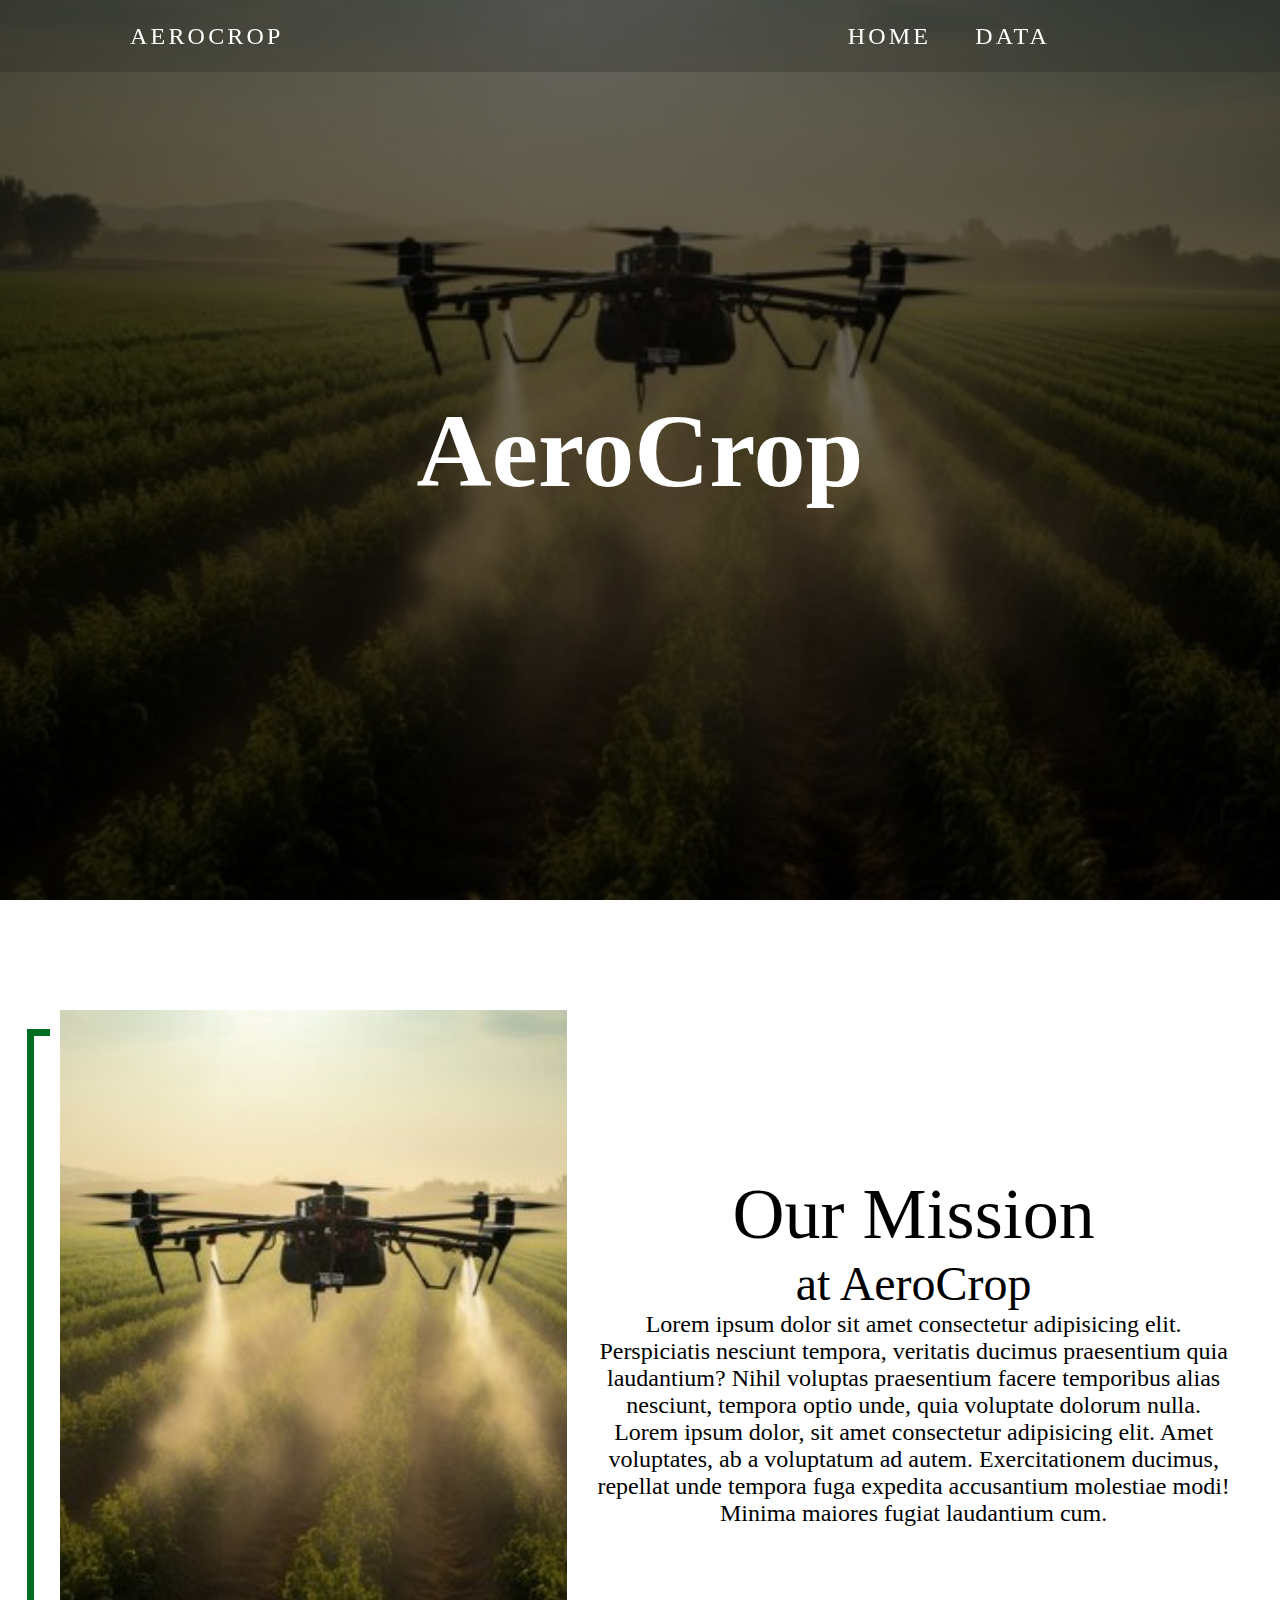
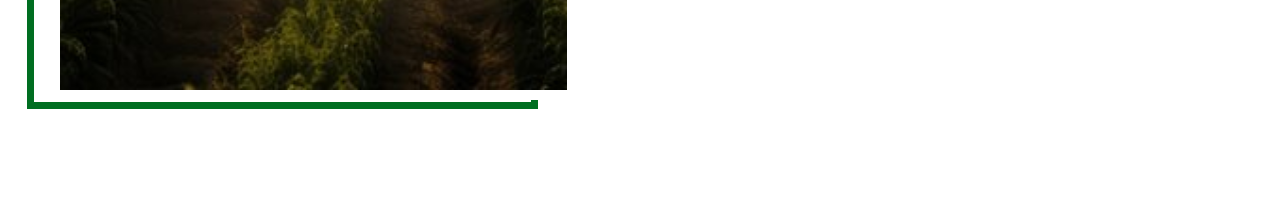
==== index.html @ 2fe3488a "media commit" ====
<!DOCTYPE html>
<html lang="en">
  <head>
    <meta charset="UTF-8" />
    <meta name="viewport" content="width=device-width, initial-scale=1.0" />
    <link rel="stylesheet" href="assets/css/index.css" />
    <script src="assets/js/navbar.js"></script>
    <title>Home</title>
  </head>
  <body>
    <!-- Header -->
    <section id="header">
      <div class="header container">
        <div class="nav-bar">
          <div class="brand">
            <a href="#hero"><h1>AeroCrop</h1></a>
          </div>
          <div class="nav-list">
            <div class="hamburger"><div class="bar"></div></div>
            <ul>
              <li><a href="index.html" data-after="Home">Home</a></li>
              <li><a href="data.html" data-after="Data">Data</a></li>
            </ul>
          </div>
        </div>
      </div>
    </section>
    <!-- End Header -->

    <!-- Hero Section -->
    <section id="hero">
      <div class="hero container">
        <div>
          <h1>AeroCrop</h1>
        </div>
      </div>
    </section>
    <!-- End Hero Section -->

    <!-- Our Mission Section -->
    <section id="mission">
      <div class="mission container">
        <!-- Image -->
        <div class="col-left">
          <div class="about-img">
            <img src="assets/images/hero-bg.jpg" alt="drone picture" />
          </div>
        </div>

        <!-- Text -->
        <div class="col-right">
          <div class="title-box">
            <h1>Our Mission</h1>
            <h2>at AeroCrop</h2>
          </div>
          <p>
            Lorem ipsum dolor sit amet consectetur adipisicing elit.
            Perspiciatis nesciunt tempora, veritatis ducimus praesentium quia
            laudantium? Nihil voluptas praesentium facere temporibus alias
            nesciunt, tempora optio unde, quia voluptate dolorum nulla. Lorem
            ipsum dolor, sit amet consectetur adipisicing elit. Amet voluptates,
            ab a voluptatum ad autem. Exercitationem ducimus, repellat unde
            tempora fuga expedita accusantium molestiae modi! Minima maiores
            fugiat laudantium cum.
          </p>
        </div>
      </div>
    </section>
    <!-- End of Our Mission Section -->
  </body>
</html>
---- assets/css/index.css ----
* {
  margin: 0;
  padding: 0;
  box-sizing: border-box;
}

html {
  scroll-behavior: smooth;
}

a {
  text-decoration: none;
}
.container {
  min-height: 100vh;
  width: 100%;
  display: flex;
  align-items: center;
  justify-content: center;
}

img {
  height: 100%;
  width: 100%;
  object-fit: cover;
}

/* Header Section Styles */
#header {
  position: fixed;
  z-index: 1000;
  left: 0;
  top: 0;
  width: 100vw;
  height: auto;
}

#header .header {
  min-height: 8vh;
  background-color: rgba(31, 30, 30, 0.24);
  transition: 0.3s ease background-color;
}

#header .nav-bar {
  display: flex;
  align-items: center;
  justify-content: space-between;
  width: 100%;
  height: 100%;
  max-width: auto;
  padding: 0 10px;
  margin-right: 200px;
  margin-left: 100px;
}

#header .nav-list ul {
  list-style: none;
  position: absolute;
  background-color: rgb(31, 30, 30);
  width: 100vw;
  height: 100vh;
  left: 0;
  top: 0;
  display: flex;
  flex-direction: column;
  justify-content: center;
  align-items: center;
  z-index: 1;
  overflow-x: hidden;
}

#header h1 {
  font-size: 1.5rem;
  font-weight: 200;
  letter-spacing: 0.2rem;
  text-decoration: none;
  color: white;
  text-transform: uppercase;
  padding: 20px;
  display: block;
}

#header .nav-list ul a {
  font-size: 1.5rem;
  font-weight: 200;
  letter-spacing: 0.2rem;
  text-decoration: none;
  color: white;
  text-transform: uppercase;
  padding: 20px;
  display: block;
}

#header .nav-list ul a:hover {
  color: rgb(0, 110, 33);;
}

#header .nav-list ul {
  position: initial;
  display: block;
  height: auto;
  width: fit-content;
  background-color: transparent;
}

#header .nav-list ul li {
  display: inline-block;
}

#header .nav-list ul a:after {
  display: none;
}
/* End Header Section */

/* Hero Section*/
#hero {
  background-image: url(./../images/hero-bg.jpg);
  background-size: cover;
  background-position: top center;
  position: relative;
  z-index: 1;
}

#hero::after {
  content: "";
  position: absolute;
  left: 0;
  top: 0;
  height: 100%;
  width: 100%;
  background-color: black;
  opacity: 0.6;
  z-index: -1;
}

#hero .hero {
  max-width: 1200px;
  margin: 0 auto;
  padding: 0 50px;
  justify-content: center;
}

#hero h1 {
  display: block;
  width: fit-content;
  font-size: 6.5rem;
  position: relative;
  color: white;
}
/* End Hero Section*/

/* Our Mission Section */
#mission .mission {
  flex-direction: row;
  text-align: center;
  max-width: 1200px;
  margin: 0 auto;
}

#mission .title-box {
  display: flex;
  flex-direction: column;
}

/* col-right items*/
#mission .col-right {
  width: 100%;
  margin: 10px;
}

#mission .col-right h1 {
  font-size: 4.5rem;
  font-weight: 300;
}

#mission .col-right h2 {
  font-size: 3rem;
  font-weight: 100;
}

#mission .col-right p {
  font-size: 1.5rem;
  font-weight: 100;
}

/* col-left items*/
#mission .col-left {
  width: 1000px;
  height: 700px;
  margin: 10px;
}

#mission .col-left .about-img {
  height: 100%;
  width: 100%;
  position: relative;
  border: 10px solid white;
}

#mission .col-left .about-img::after {
  content: "";
  position: absolute;
  left: -33px;
  top: 19px;
  height: 98%;
  width: 98%;
  border: 7px solid rgb(0, 110, 33);
  z-index: -1;
}
/* End Our Mission Section */
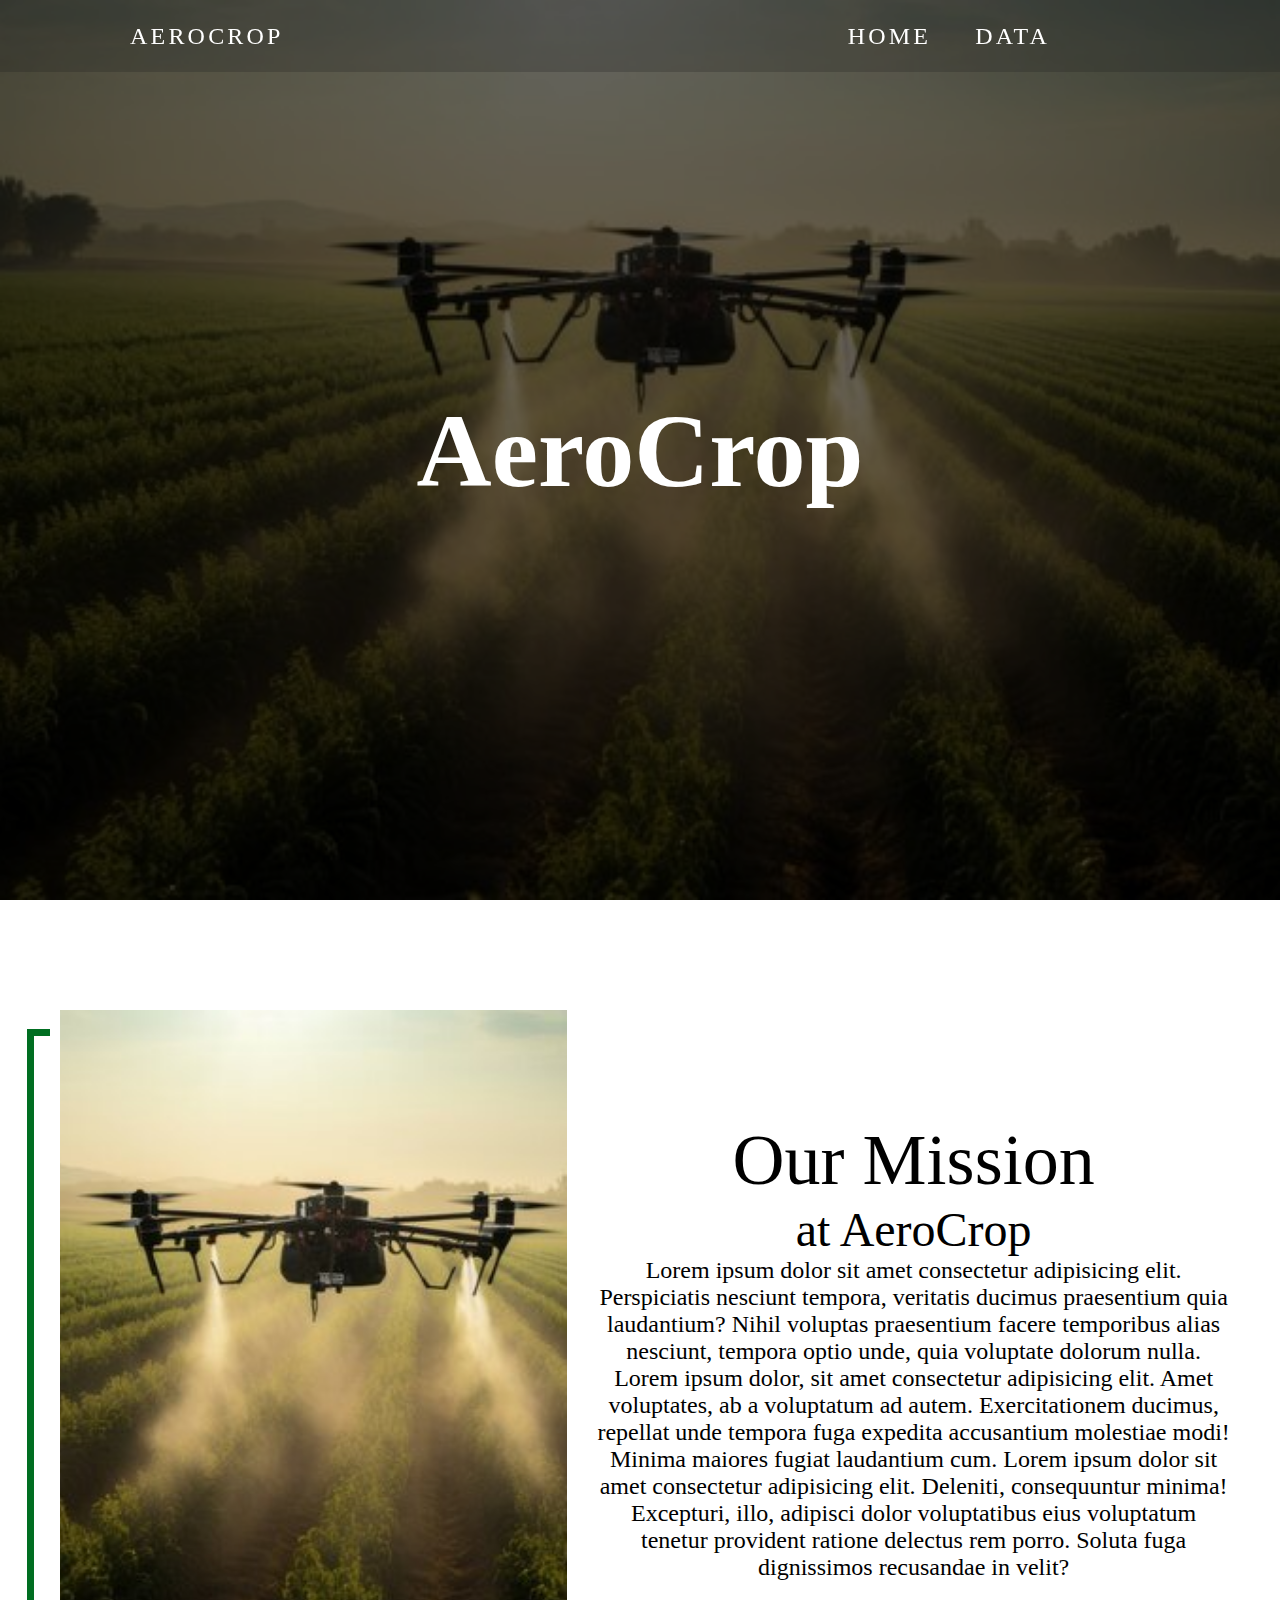
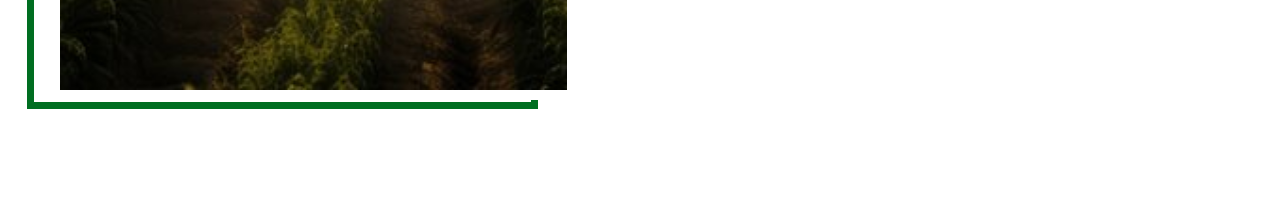
==== commit 9a2950e7: "website" ====
--- a/index.html
+++ b/index.html
@@ -61,7 +61,11 @@
             ipsum dolor, sit amet consectetur adipisicing elit. Amet voluptates,
             ab a voluptatum ad autem. Exercitationem ducimus, repellat unde
             tempora fuga expedita accusantium molestiae modi! Minima maiores
-            fugiat laudantium cum.
+            fugiat laudantium cum. Lorem ipsum dolor sit amet consectetur
+            adipisicing elit. Deleniti, consequuntur minima! Excepturi, illo,
+            adipisci dolor voluptatibus eius voluptatum tenetur provident
+            ratione delectus rem porro. Soluta fuga dignissimos recusandae in
+            velit?
           </p>
         </div>
       </div>
--- a/assets/css/index.css
+++ b/assets/css/index.css
@@ -11,6 +11,7 @@
 a {
   text-decoration: none;
 }
+
 .container {
   min-height: 100vh;
   width: 100%;
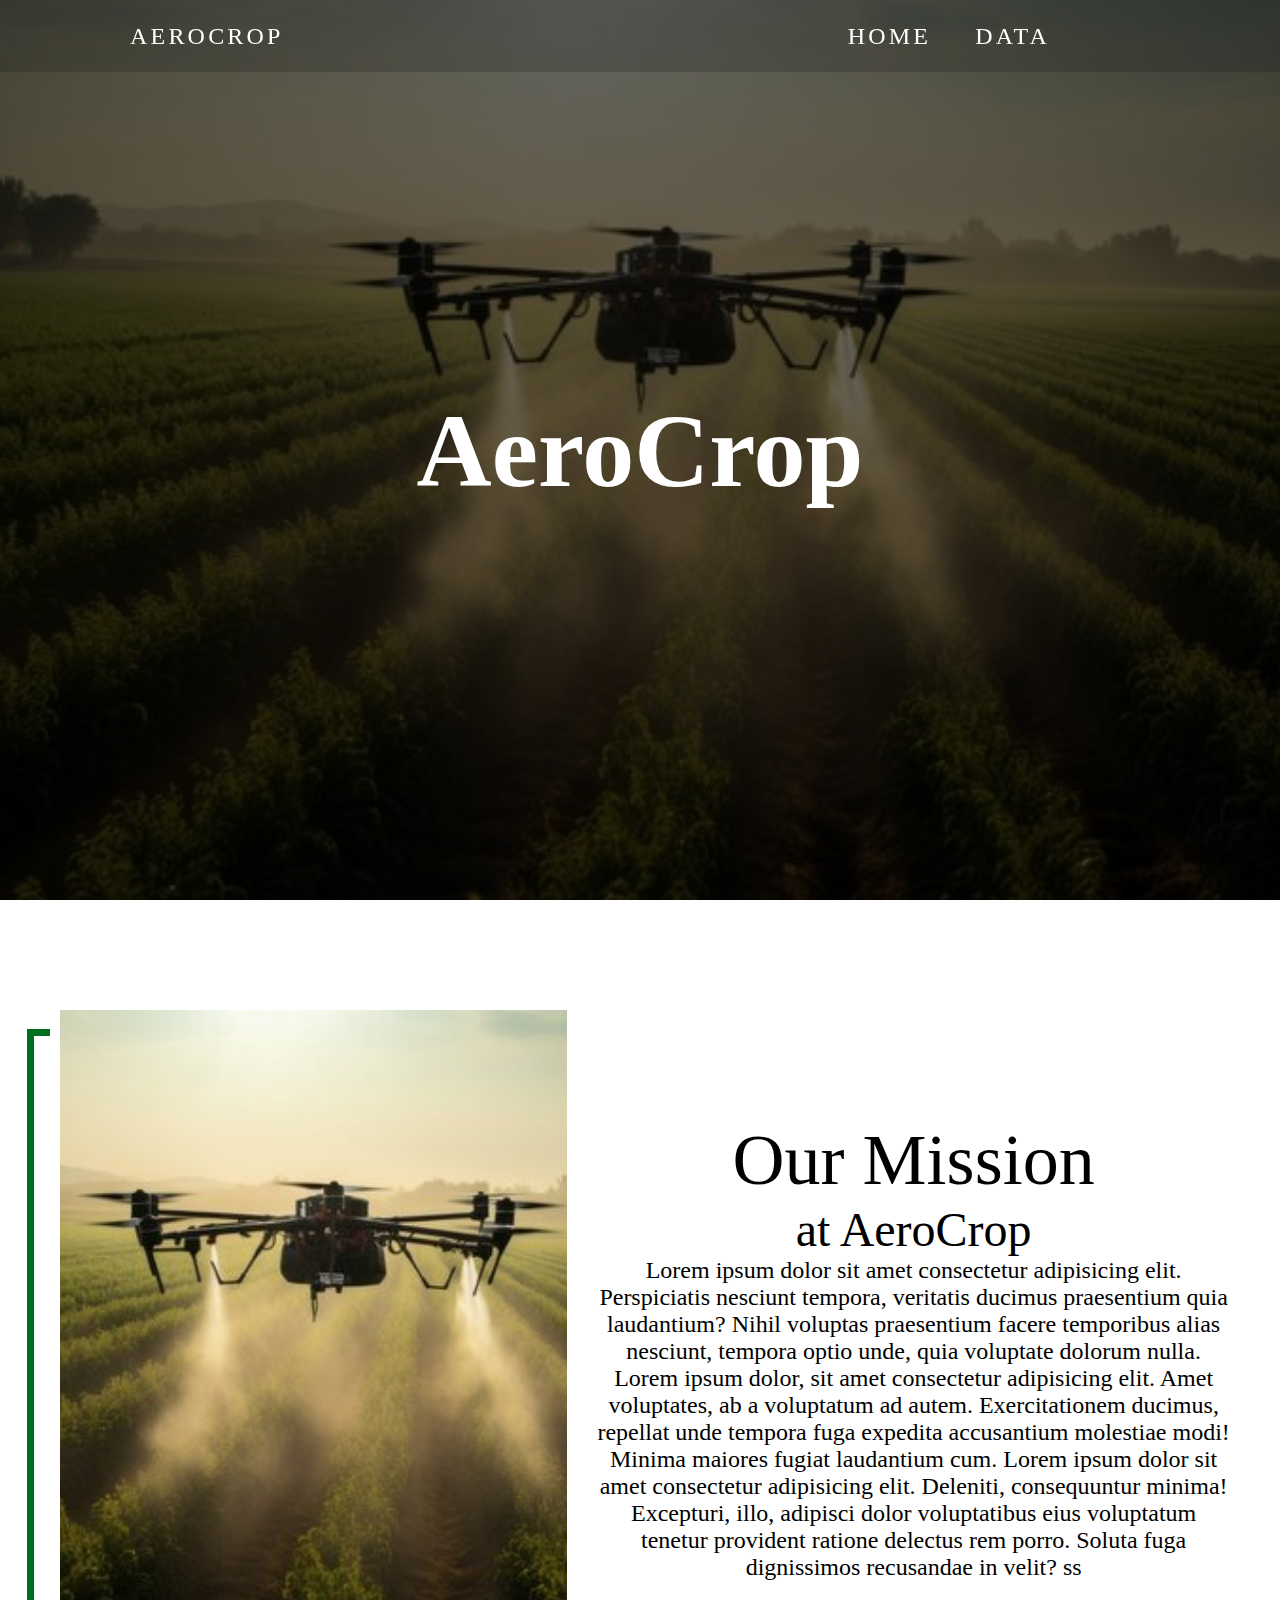
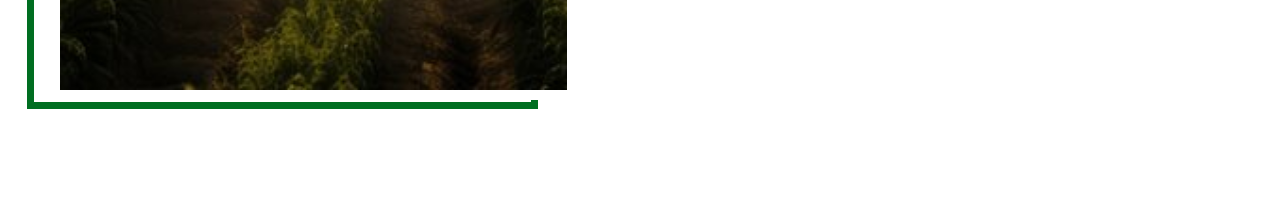
==== commit 88d533dd: "test" ====
--- a/index.html
+++ b/index.html
@@ -66,6 +66,7 @@
             adipisci dolor voluptatibus eius voluptatum tenetur provident
             ratione delectus rem porro. Soluta fuga dignissimos recusandae in
             velit?
+            ss
           </p>
         </div>
       </div>
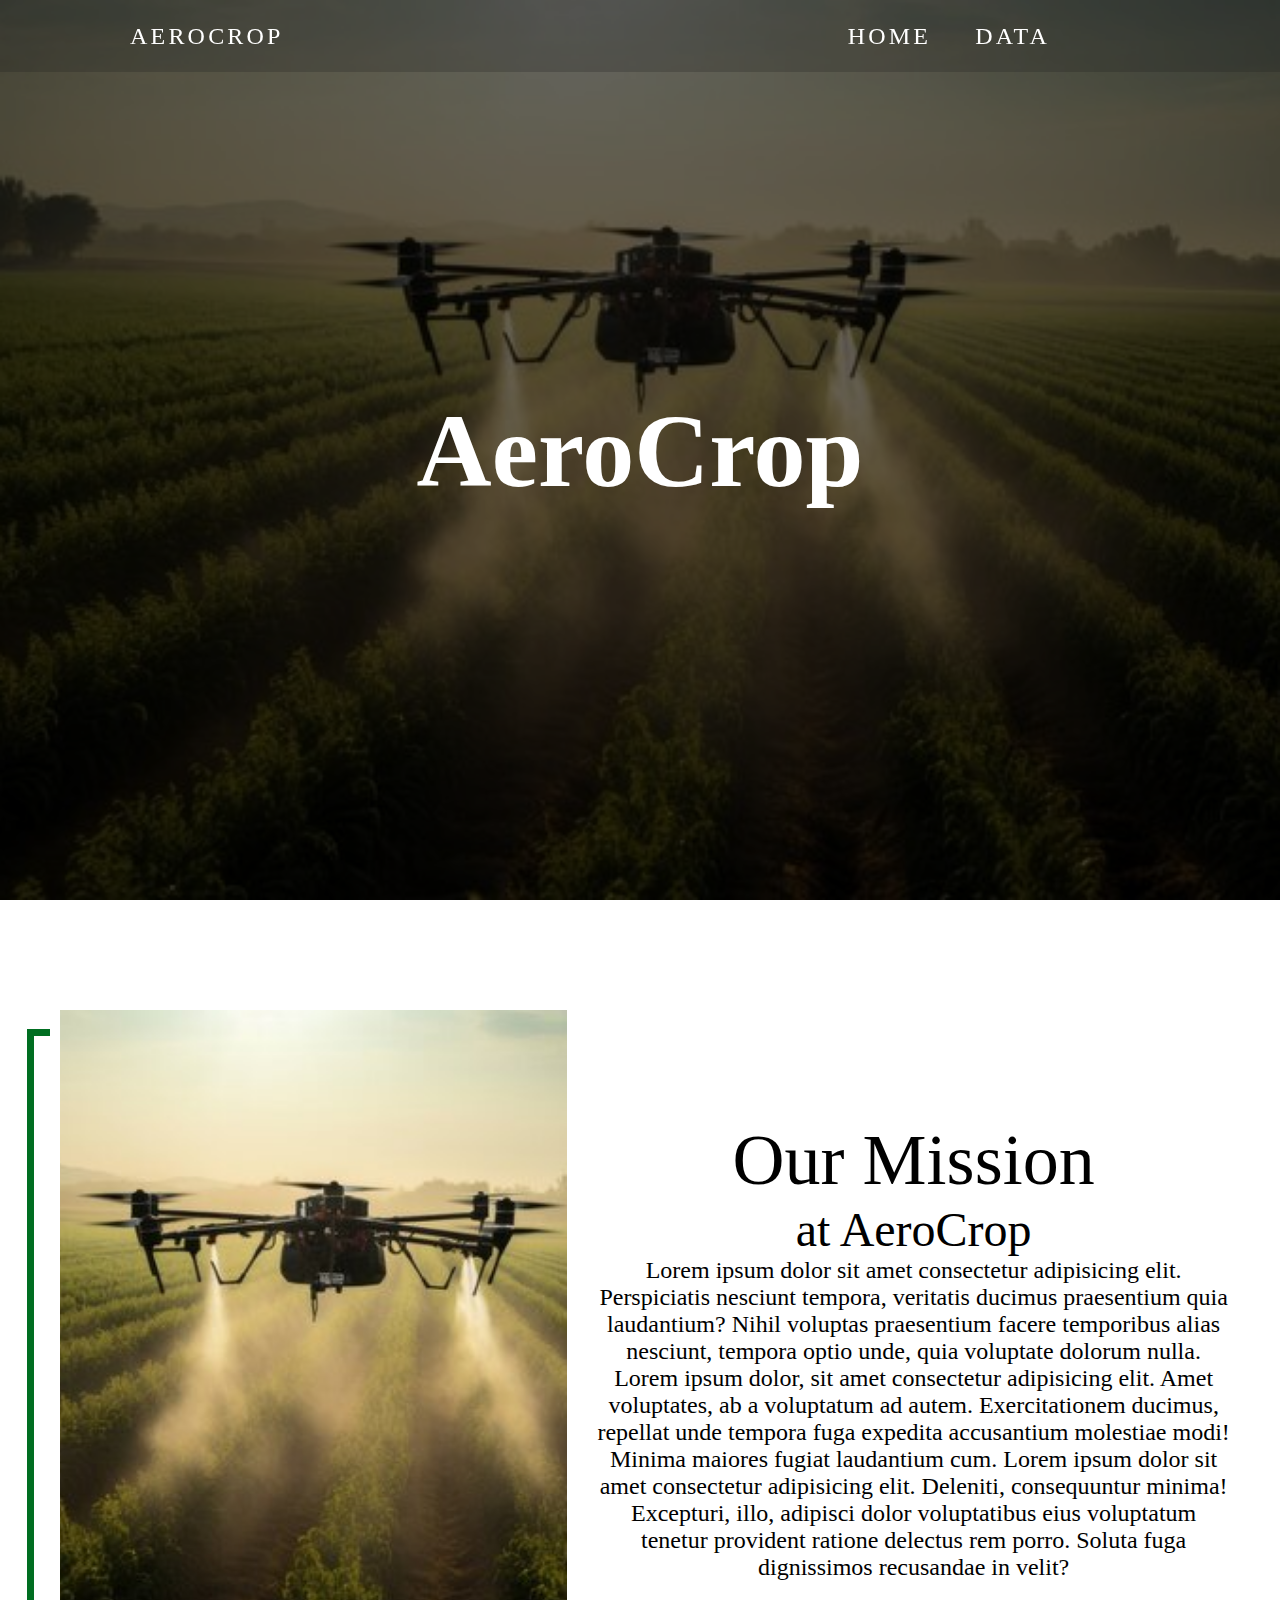
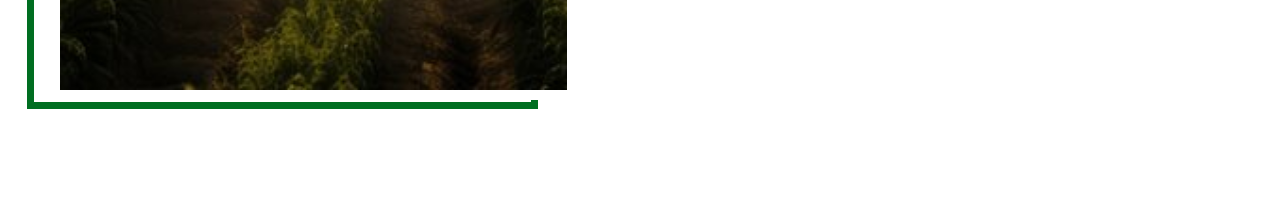
==== commit 801d96fd: "test" ====
--- a/index.html
+++ b/index.html
@@ -66,7 +66,6 @@
             adipisci dolor voluptatibus eius voluptatum tenetur provident
             ratione delectus rem porro. Soluta fuga dignissimos recusandae in
             velit?
-            ss
           </p>
         </div>
       </div>
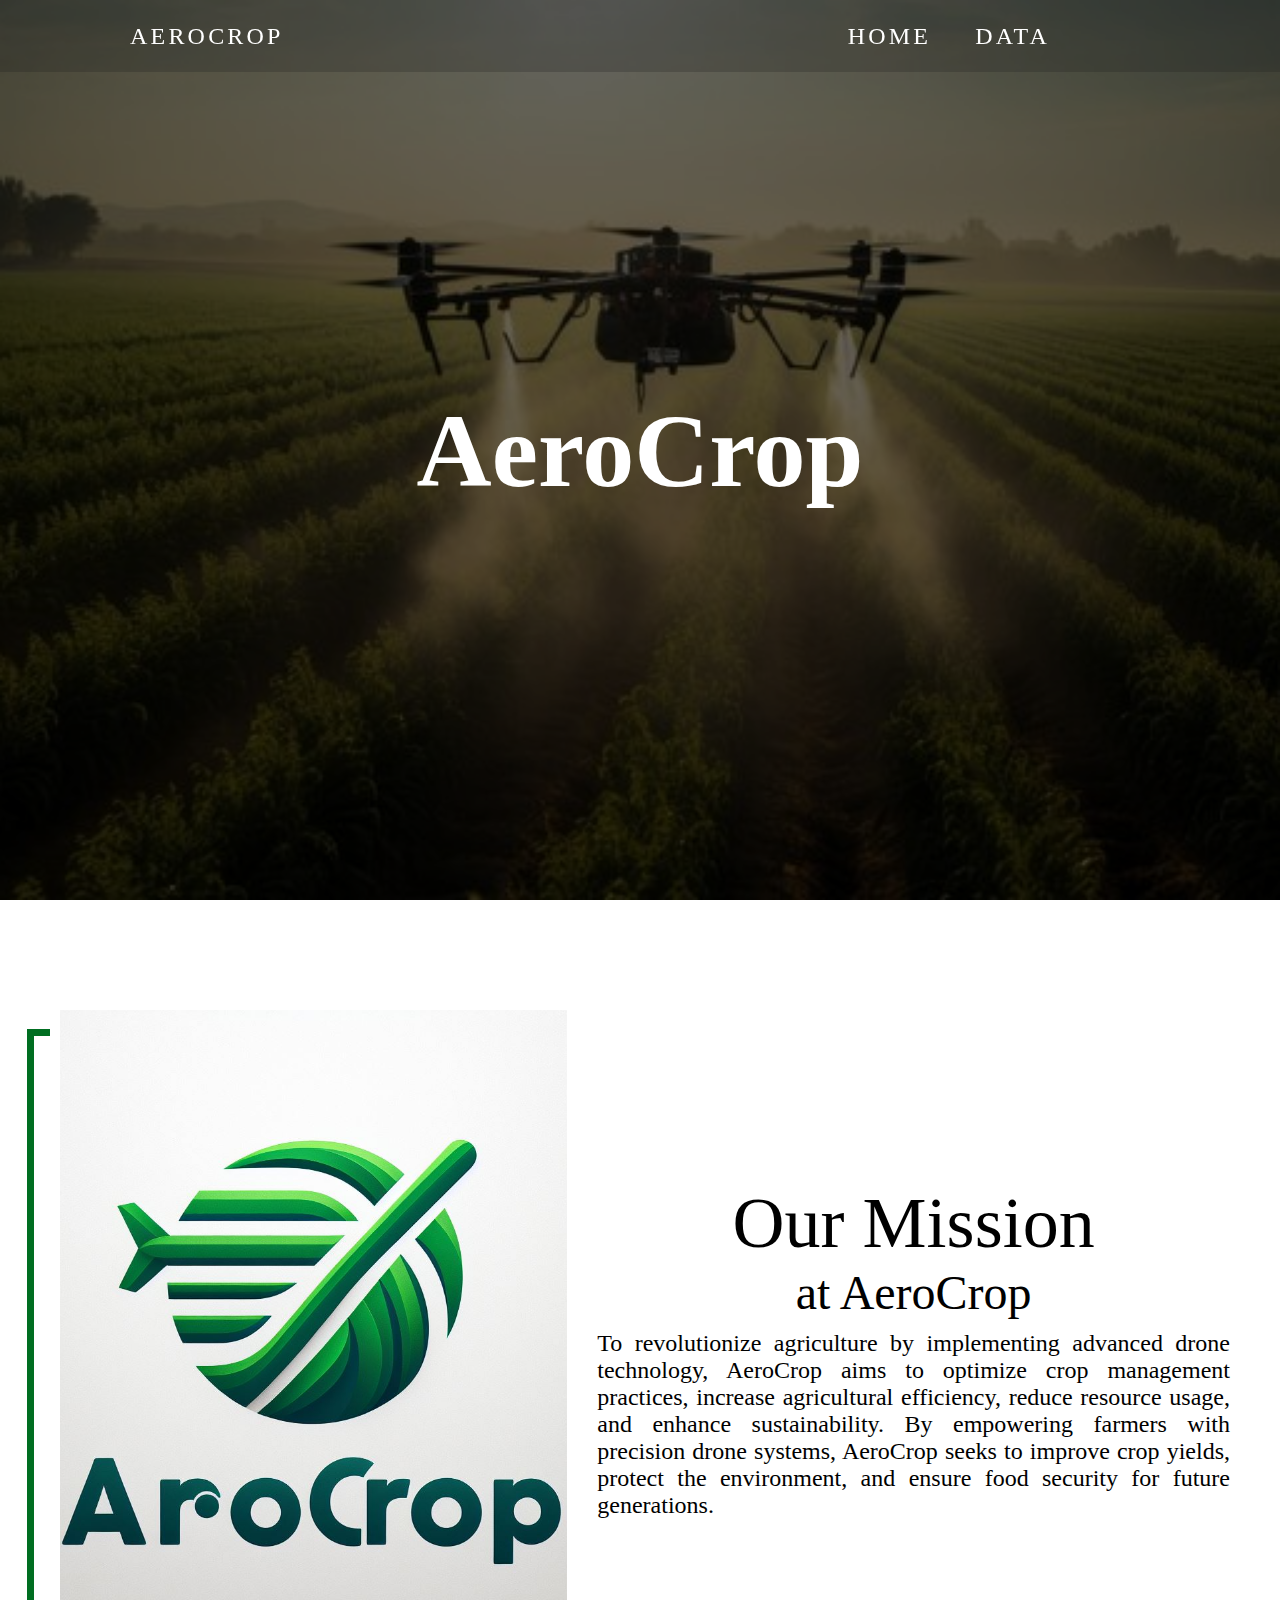
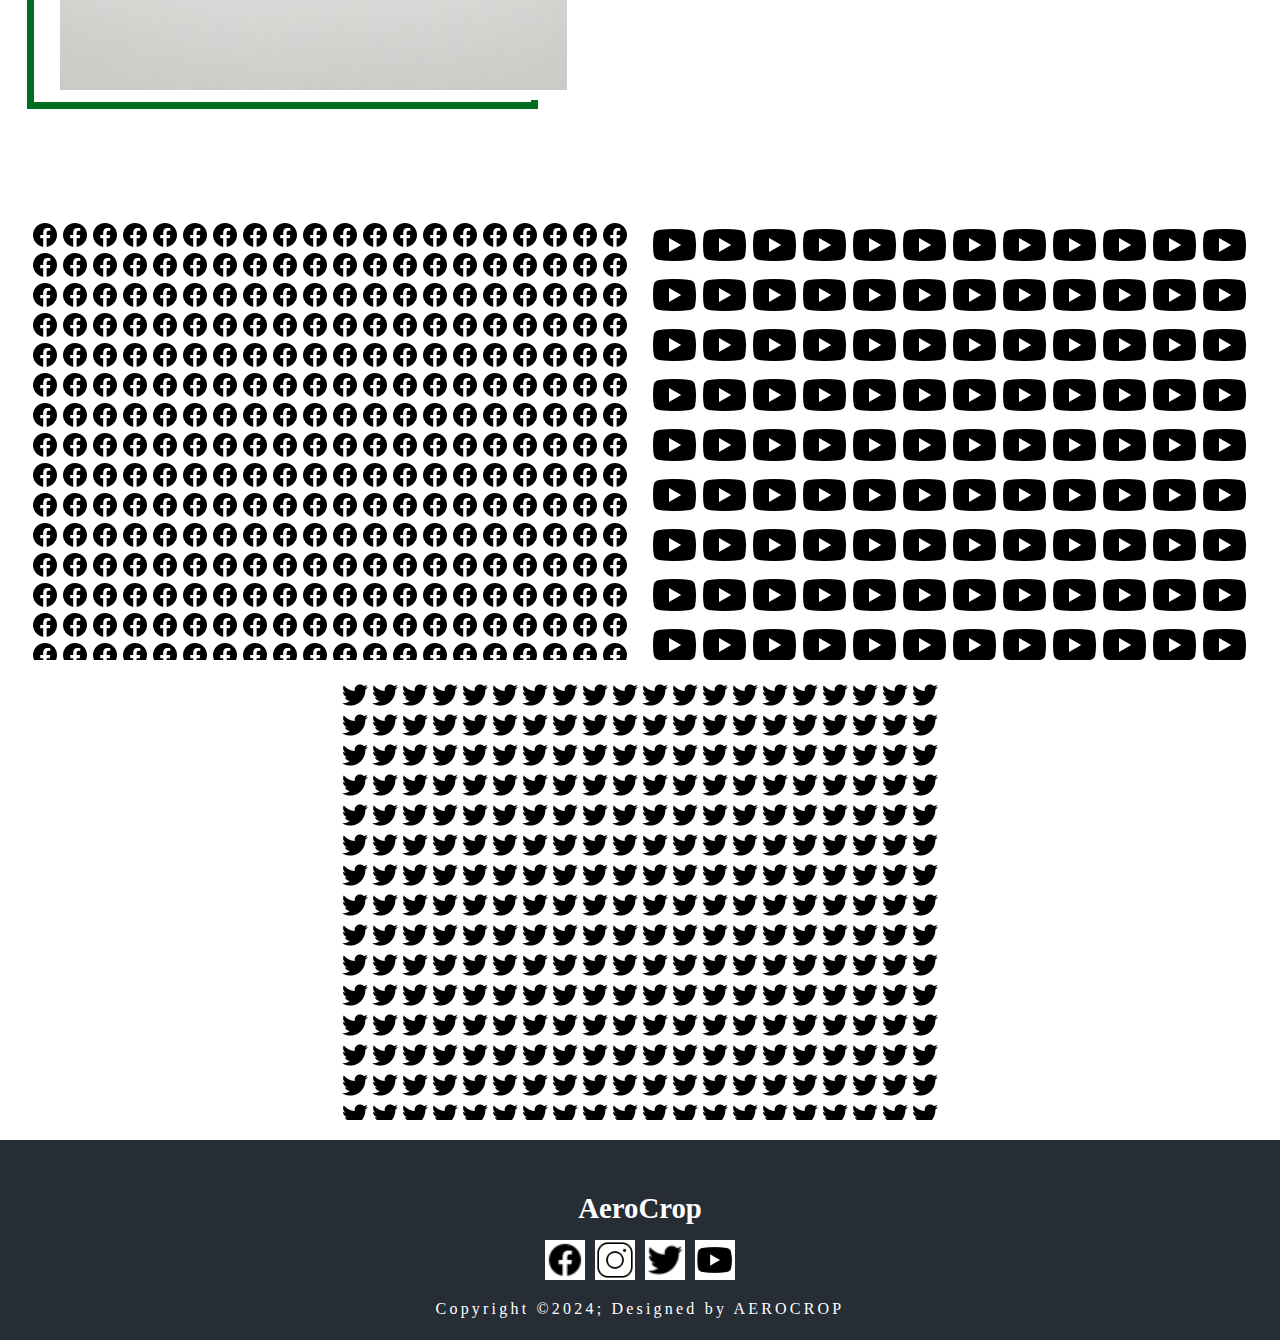
==== commit 3c698ae0: "updated version of website" ====
--- a/index.html
+++ b/index.html
@@ -43,7 +43,7 @@
         <!-- Image -->
         <div class="col-left">
           <div class="about-img">
-            <img src="assets/images/hero-bg.jpg" alt="drone picture" />
+            <img src="assets/images/aerocrop-logo.jpeg" alt="drone picture" />
           </div>
         </div>
 
@@ -54,22 +54,79 @@
             <h2>at AeroCrop</h2>
           </div>
           <p>
-            Lorem ipsum dolor sit amet consectetur adipisicing elit.
-            Perspiciatis nesciunt tempora, veritatis ducimus praesentium quia
-            laudantium? Nihil voluptas praesentium facere temporibus alias
-            nesciunt, tempora optio unde, quia voluptate dolorum nulla. Lorem
-            ipsum dolor, sit amet consectetur adipisicing elit. Amet voluptates,
-            ab a voluptatum ad autem. Exercitationem ducimus, repellat unde
-            tempora fuga expedita accusantium molestiae modi! Minima maiores
-            fugiat laudantium cum. Lorem ipsum dolor sit amet consectetur
-            adipisicing elit. Deleniti, consequuntur minima! Excepturi, illo,
-            adipisci dolor voluptatibus eius voluptatum tenetur provident
-            ratione delectus rem porro. Soluta fuga dignissimos recusandae in
-            velit?
+            To revolutionize agriculture by implementing advanced drone
+            technology, AeroCrop aims to optimize crop management practices,
+            increase agricultural efficiency, reduce resource usage, and enhance
+            sustainability. By empowering farmers with precision drone systems,
+            AeroCrop seeks to improve crop yields, protect the environment, and
+            ensure food security for future generations.
           </p>
         </div>
       </div>
     </section>
+
+    <section id="featured">
+      <div class="featured container">
+        <div class="image-container">
+          <div
+            class="image-box"
+            style="background-image: url('assets/images/facebook-icon.png')"
+          ></div>
+
+          <div
+            class="image-box"
+            style="background-image: url('assets/images/youtube-icon.png')"
+          ></div>
+
+          <div
+            class="image-box"
+            style="background-image: url('assets/images/twitter-icon.png')"
+          ></div>
+        </div>
+      </div>
+    </section>
     <!-- End of Our Mission Section -->
+
+    <!-- Footer -->
+    <section id="footer">
+      <div class="footer container">
+        <a href="#hero">
+          <div class="brand">
+            <h1>AeroCrop</h1>
+          </div>
+        </a>
+        <div class="social-icon">
+          <!-- Facebook -->
+          <div class="social-item">
+            <a href="https://www.facebook.com/" target="_blank">
+              <img src="assets/images/facebook-icon.png"
+            /></a>
+          </div>
+
+          <!-- Instagram -->
+          <div class="social-item">
+            <a href="https://www.instagram.com/" target="_blank">
+              <img src="assets/images/instagram-icon.png"
+            /></a>
+          </div>
+
+          <!-- Twitter -->
+          <div class="social-item">
+            <a href="https://www.twitter.com/" target="_blank">
+              <img src="assets/images/twitter-icon.png"
+            /></a>
+          </div>
+
+          <!-- Youtube -->
+          <div class="social-item">
+            <a href="https://www.youtube.com/" target="_blank">
+              <img src="assets/images/youtube-icon.png"
+            /></a>
+          </div>
+        </div>
+        <h2>Copyright ©2024; Designed by AEROCROP</h2>
+      </div>
+    </section>
+    <!-- End Footer -->
   </body>
 </html>
--- a/assets/css/index.css
+++ b/assets/css/index.css
@@ -177,11 +177,13 @@
 #mission .col-right h2 {
   font-size: 3rem;
   font-weight: 100;
+  margin-bottom: 10px;
 }
 
 #mission .col-right p {
   font-size: 1.5rem;
   font-weight: 100;
+  text-align: justify;
 }
 
 /* col-left items*/
@@ -209,3 +211,69 @@
   z-index: -1;
 }
 /* End Our Mission Section */
+
+/* featured Section */
+#featured .image-container {
+  display: flex;
+  flex-wrap: wrap;
+  gap: 20px;
+  margin: 20px;
+  justify-content: center;
+}
+
+#featured .image-box {
+  height: 440px;
+  width: 600px;
+  overflow: hidden;
+  position: relative;
+  display: flex;
+  flex-direction: column;
+  justify-content: center; /* Center vertically */
+  align-items: center; /* Center horizontally */
+} 
+
+#featured .image-box img {
+  width: 100%;
+  height: 100%;
+  object-fit: inherit;
+}
+/* End of Item Section*/
+
+/* Footer */
+#footer {
+  background-color: #262d35;
+}
+
+#footer .footer {
+  min-height: 200px;
+  flex-direction: column;
+  padding-top: 50px;
+  padding-bottom: 10px;
+}
+
+#footer h1 {
+  font-size: 1.8rem;
+  color: white;
+}
+
+#footer h2 {
+  color: white;
+  font-weight: 500;
+  font-size: 1rem;
+  letter-spacing: 0.2rem;
+  margin-top: 10px;
+  margin-bottom: 10px;
+}
+
+#footer .social-icon {
+  display: flex;
+  margin-bottom: 10px;
+  margin-top: 15px;
+}
+
+#footer .social-item {
+  height: 40px;
+  width: 40px;
+  margin: 0 5px;
+}
+/* End Footer */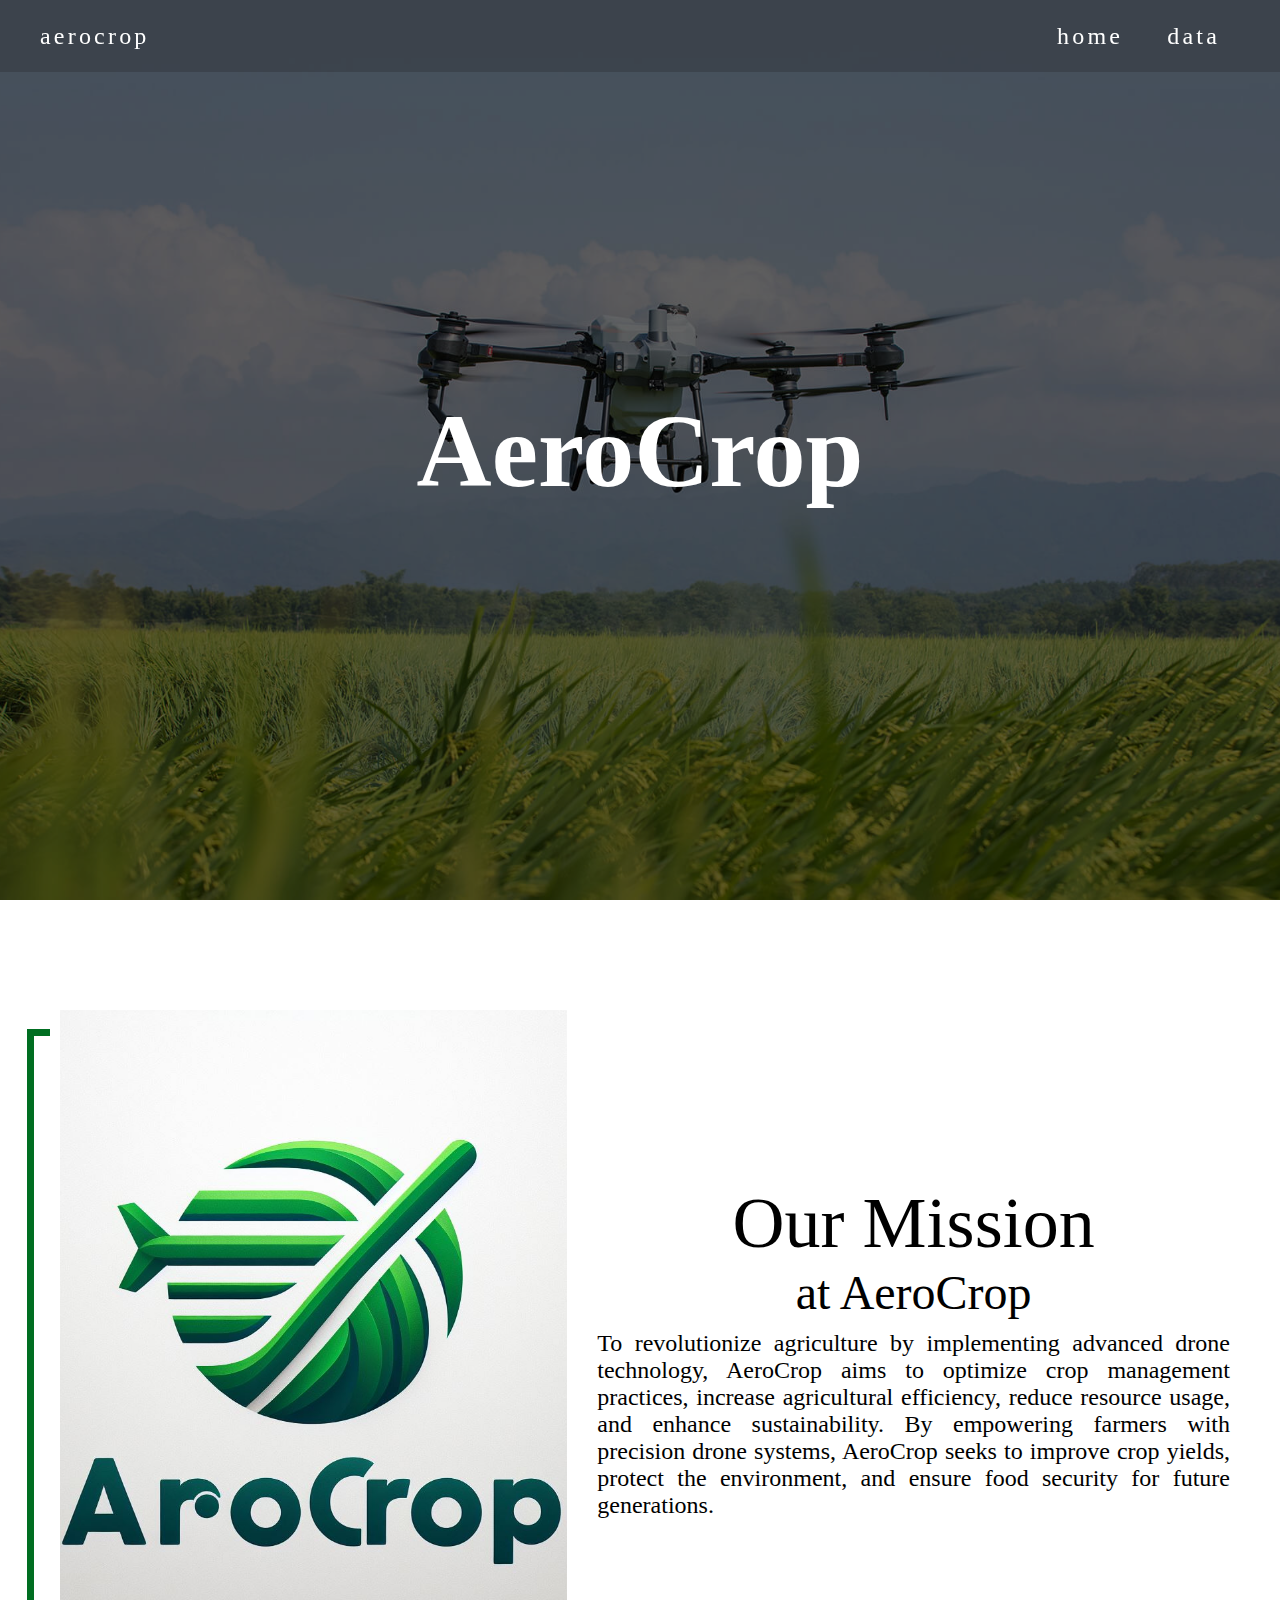
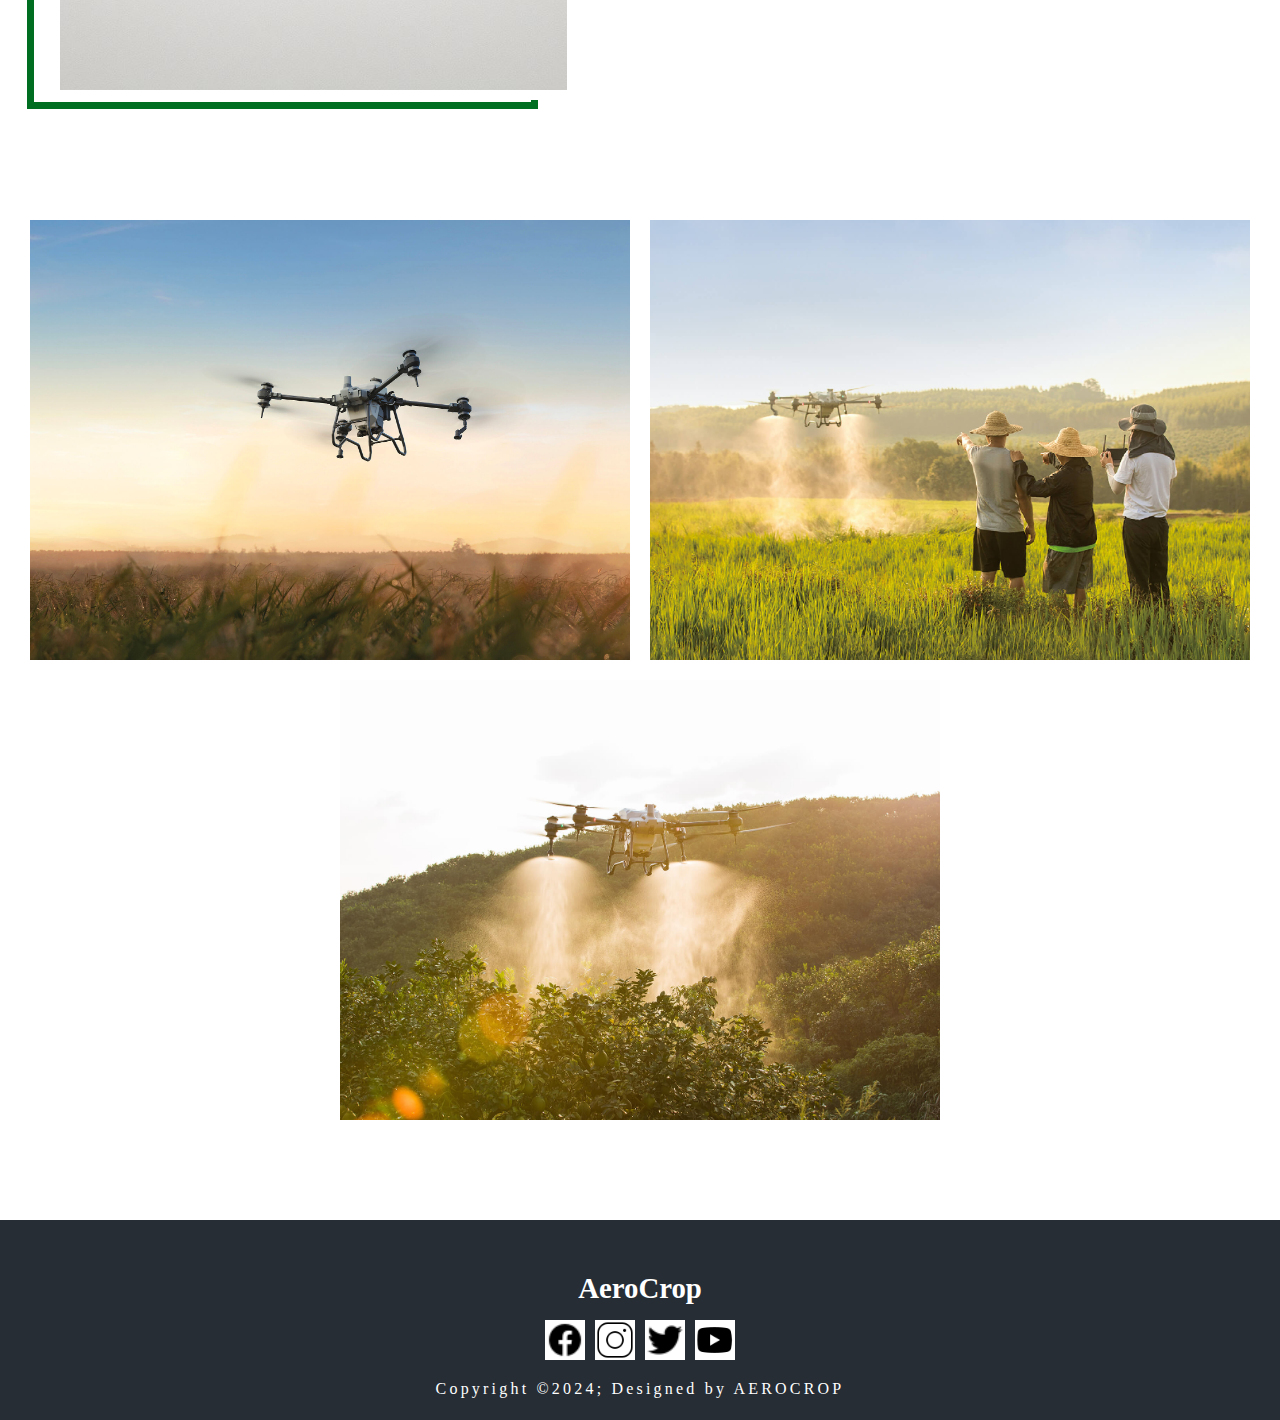
==== commit 90072668: "website update" ====
--- a/index.html
+++ b/index.html
@@ -13,7 +13,7 @@
       <div class="header container">
         <div class="nav-bar">
           <div class="brand">
-            <a href="#hero"><h1>AeroCrop</h1></a>
+            <a href="#"><h1>AeroCrop</h1></a>
           </div>
           <div class="nav-list">
             <div class="hamburger"><div class="bar"></div></div>
@@ -66,31 +66,29 @@
     </section>
 
     <section id="featured">
-      <div class="featured container">
         <div class="image-container">
           <div
-            class="image-box"
-            style="background-image: url('assets/images/facebook-icon.png')"
-          ></div>
+            class="image-box">
+            <img src="assets/images/drone-img-1.jpg" alt="Drone Image One">
+          </div>
 
           <div
-            class="image-box"
-            style="background-image: url('assets/images/youtube-icon.png')"
-          ></div>
+            class="image-box">
+            <img src="assets/images/drone-img-2.jpg" alt="Drone Image One">
+          </div>
 
           <div
-            class="image-box"
-            style="background-image: url('assets/images/twitter-icon.png')"
-          ></div>
+            class="image-box">
+            <img src="assets/images/drone-img-3.jpg" alt="Drone Image One">
+          </div>
         </div>
-      </div>
     </section>
     <!-- End of Our Mission Section -->
 
     <!-- Footer -->
     <section id="footer">
       <div class="footer container">
-        <a href="#hero">
+        <a href="#">
           <div class="brand">
             <h1>AeroCrop</h1>
           </div>
--- a/assets/css/index.css
+++ b/assets/css/index.css
@@ -50,8 +50,8 @@
   height: 100%;
   max-width: auto;
   padding: 0 10px;
-  margin-right: 200px;
-  margin-left: 100px;
+  margin-right: 30px;
+  margin-left: 10px;
 }
 
 #header .nav-list ul {
@@ -76,7 +76,7 @@
   letter-spacing: 0.2rem;
   text-decoration: none;
   color: white;
-  text-transform: uppercase;
+  text-transform: lowercase;
   padding: 20px;
   display: block;
 }
@@ -87,7 +87,7 @@
   letter-spacing: 0.2rem;
   text-decoration: none;
   color: white;
-  text-transform: uppercase;
+  text-transform: lowercase;
   padding: 20px;
   display: block;
 }
@@ -219,6 +219,7 @@
   gap: 20px;
   margin: 20px;
   justify-content: center;
+  margin-bottom: 100px;
 }
 
 #featured .image-box {
@@ -235,7 +236,7 @@
 #featured .image-box img {
   width: 100%;
   height: 100%;
-  object-fit: inherit;
+  object-fit: cover;
 }
 /* End of Item Section*/
 
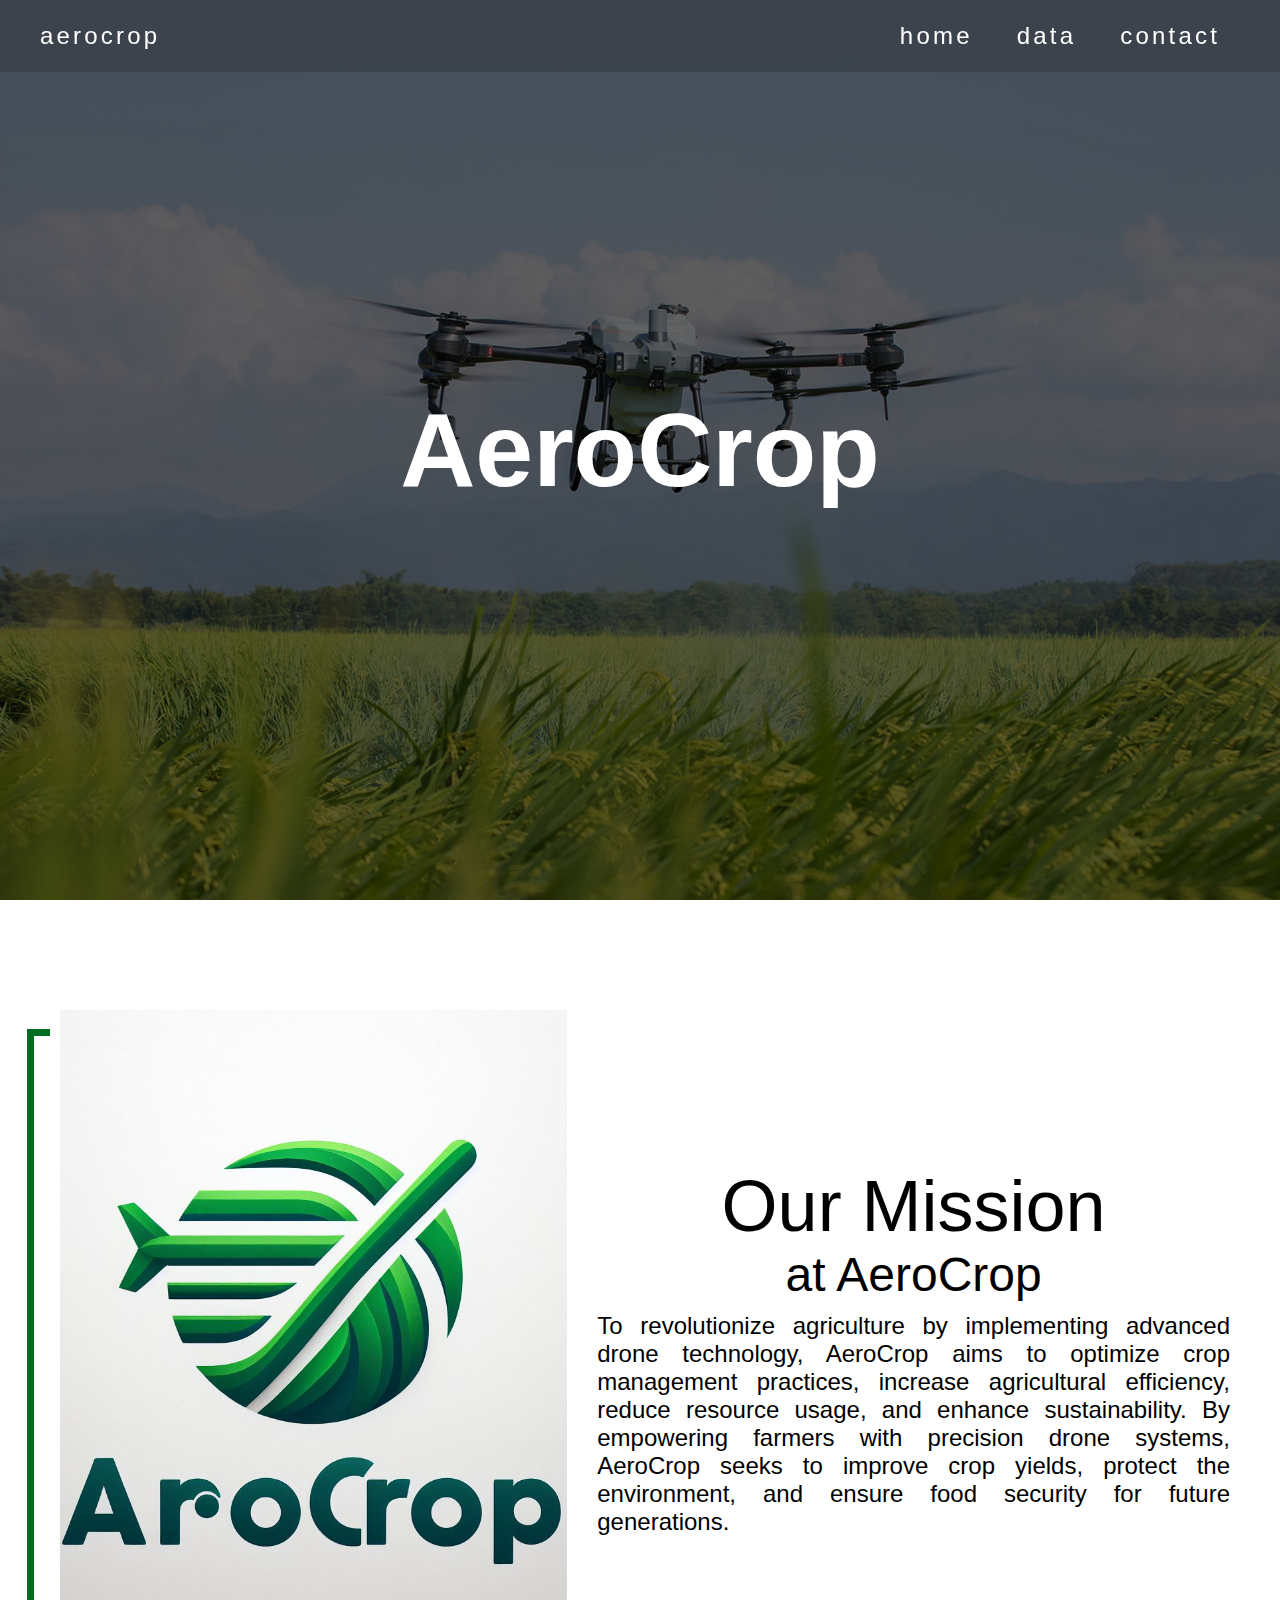
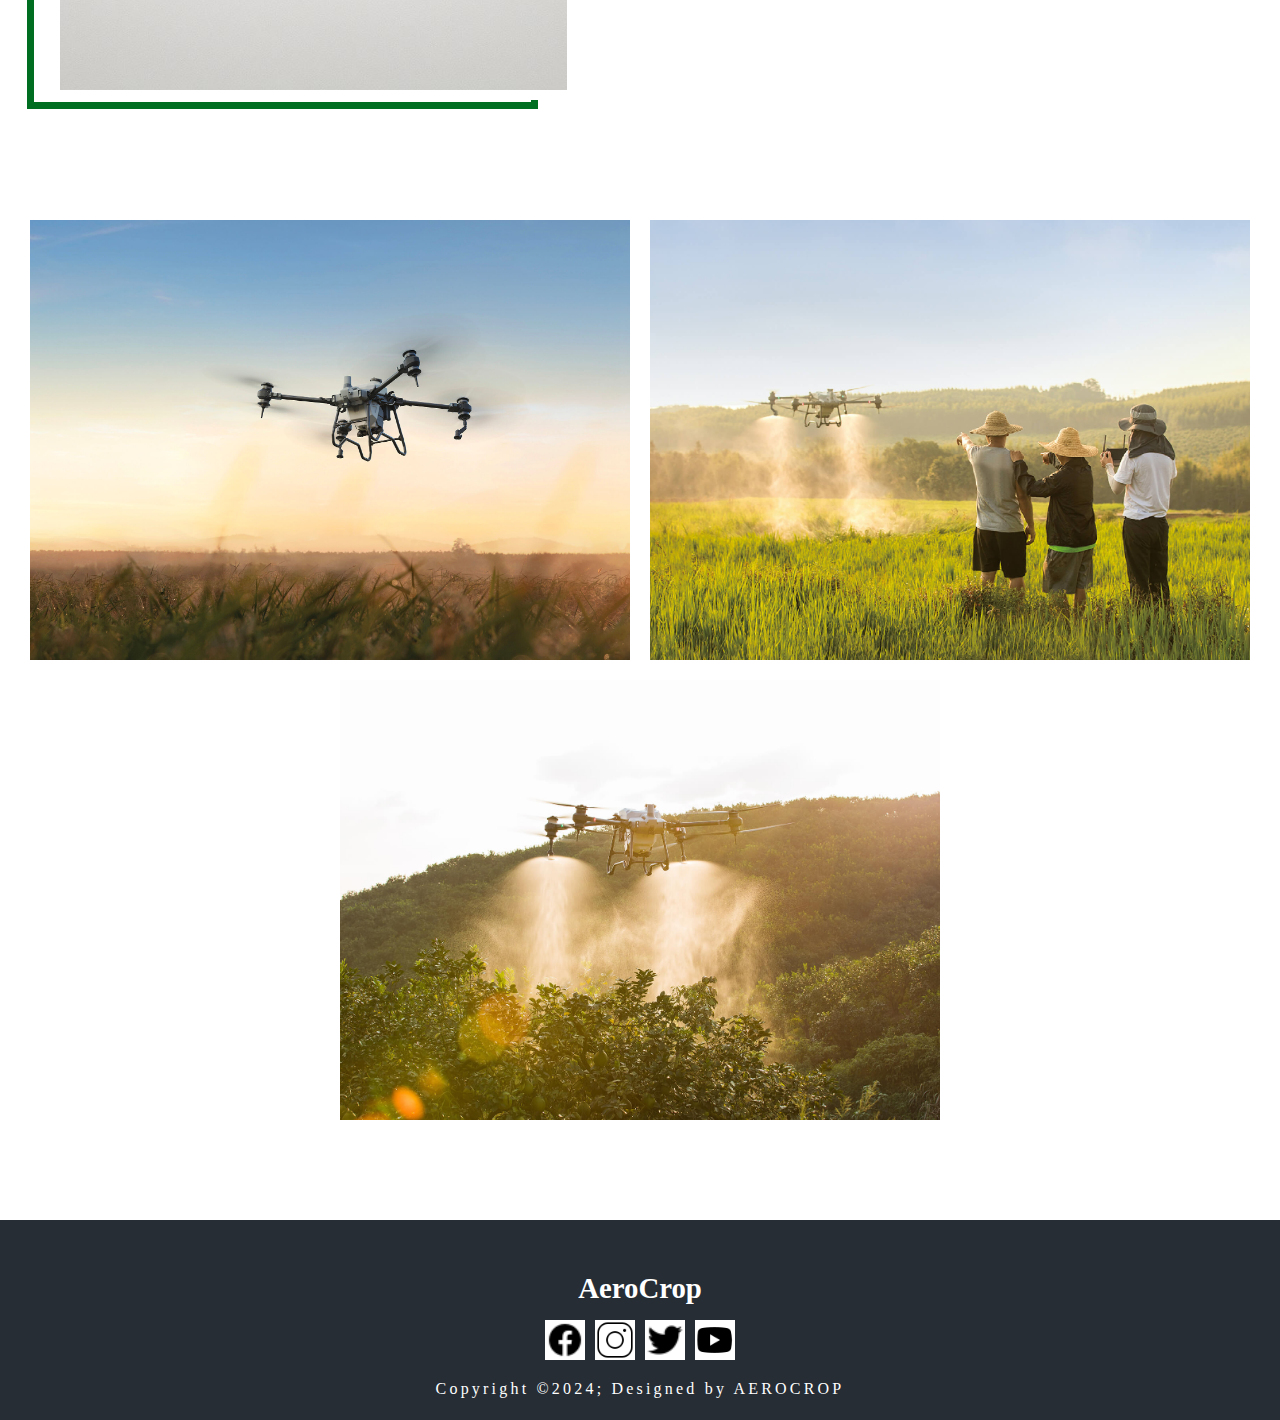
==== commit 9b79d84c: "update" ====
--- a/index.html
+++ b/index.html
@@ -13,13 +13,14 @@
       <div class="header container">
         <div class="nav-bar">
           <div class="brand">
-            <a href="#"><h1>AeroCrop</h1></a>
+            <a href="index.html"><h1>AeroCrop</h1></a>
           </div>
           <div class="nav-list">
             <div class="hamburger"><div class="bar"></div></div>
             <ul>
               <li><a href="index.html" data-after="Home">Home</a></li>
               <li><a href="data.html" data-after="Data">Data</a></li>
+              <li><a href="contact.html" data-after="Contact">Contact</a></li>
             </ul>
           </div>
         </div>
--- a/assets/css/index.css
+++ b/assets/css/index.css
@@ -71,6 +71,7 @@
 }
 
 #header h1 {
+  font-family: 'Franklin Gothic Medium', 'Arial Narrow', Arial, sans-serif;
   font-size: 1.5rem;
   font-weight: 200;
   letter-spacing: 0.2rem;
@@ -82,6 +83,7 @@
 }
 
 #header .nav-list ul a {
+  font-family: 'Franklin Gothic Medium', 'Arial Narrow', Arial, sans-serif;
   font-size: 1.5rem;
   font-weight: 200;
   letter-spacing: 0.2rem;
@@ -142,6 +144,7 @@
 }
 
 #hero h1 {
+  font-family: 'Franklin Gothic Medium', 'Arial Narrow', Arial, sans-serif;
   display: block;
   width: fit-content;
   font-size: 6.5rem;
@@ -170,17 +173,20 @@
 }
 
 #mission .col-right h1 {
+  font-family: 'Segoe UI', Tahoma, Geneva, Verdana, sans-serif;
   font-size: 4.5rem;
   font-weight: 300;
 }
 
 #mission .col-right h2 {
+  font-family: 'Segoe UI', Tahoma, Geneva, Verdana, sans-serif;
   font-size: 3rem;
   font-weight: 100;
   margin-bottom: 10px;
 }
 
 #mission .col-right p {
+  font-family: 'Segoe UI', Tahoma, Geneva, Verdana, sans-serif;
   font-size: 1.5rem;
   font-weight: 100;
   text-align: justify;
